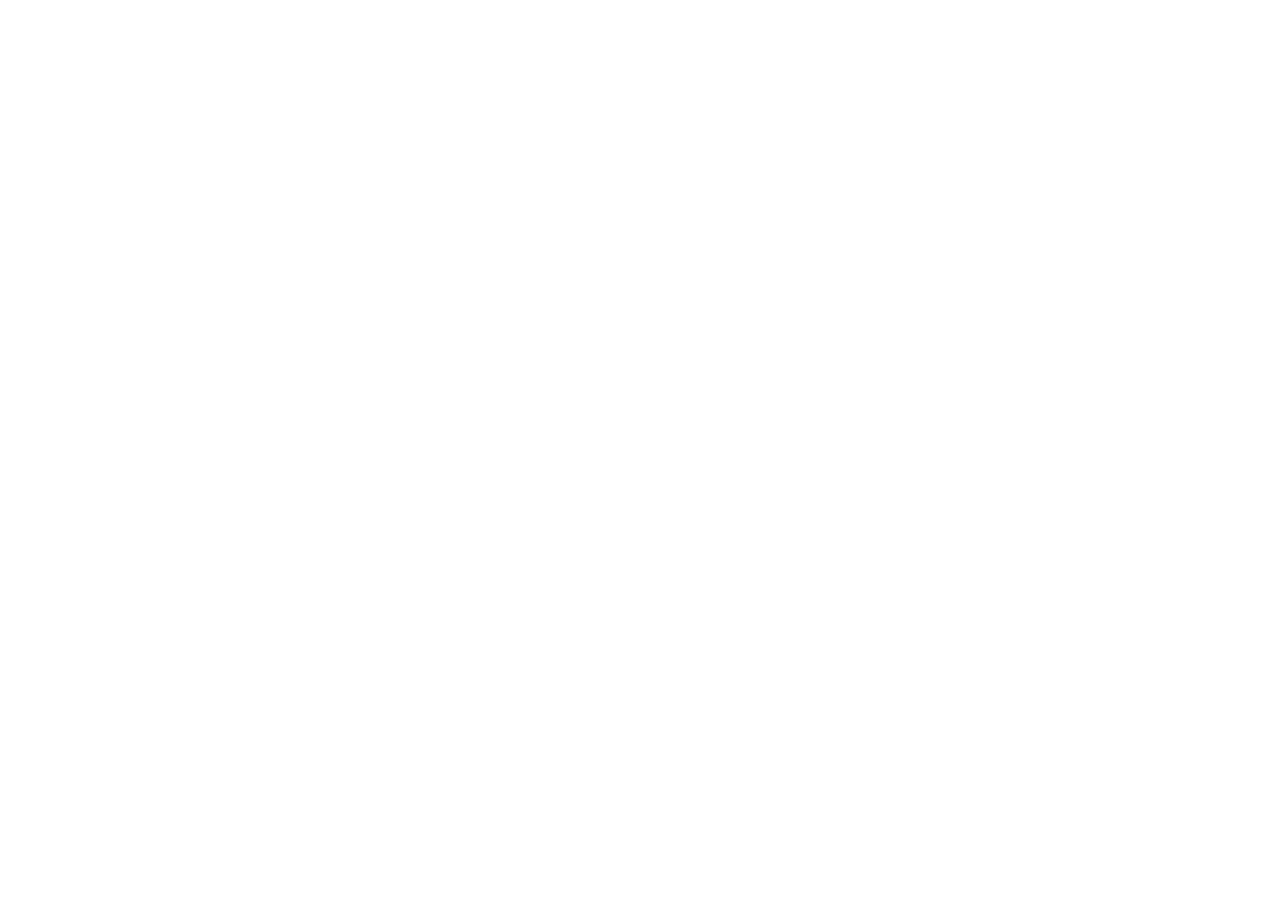
==== index.html @ 3a3d4b90 "initial commit" ====
<!DOCTYPE html>
<html lang="en">
  <head>
    <meta charset="UTF-8" />
    <meta name="viewport" content="width=device-width, initial-scale=1.0" />
    <link rel="stylesheet" href="style.css" />
    <title>Document</title>
  </head>
  <body>
    <header></header>
    <main></main>
    <footer></footer>
  </body>
</html>
---- style.css ----
/* CSS Reset */
*,
*::before,
*::after {
  box-sizing: border-box;
}

* {
  padding: 0;
  margin: 0;
}

body {
  min-height: 100vh;
  overflow-x: hidden;
  text-rendering: optimizeSpeed;
  line-height: 1.5;
}

html {
  font-family: "Inter", sans-serif;
}

img {
  max-width: 100%;
  height: auto;
  vertical-align: middle;
  font-style: italic;
  background-repeat: no-repeat;
  background-size: cover;
  shape-margin: 1rem;
}

picture,
svg,
video {
  display: block;
  max-width: 100%;
}

body,
h1,
h2,
h3,
h4,
h5,
h6,
figure,
blockquote,
dl,
dd {
  margin-block-end: 0;
}

a {
  color: black;
  text-decoration: none;
}

ul[role=list],
ol[role=list] {
  list-style: none;
}

input,
button,
textarea,
select {
  font: inherit;
}

@media (prefers-reduced-motion: reduce) {
  html:focus-within {
    scroll-behavior: auto;
  }
  *,
  *::before,
  *::after {
    animation-duration: 0.01ms !important;
    animation-iteration-count: 1 !important;
    transition-duration: 0.01ms !important;
    scroll-behavior: auto !important;
  }
}/*# sourceMappingURL=style.css.map */
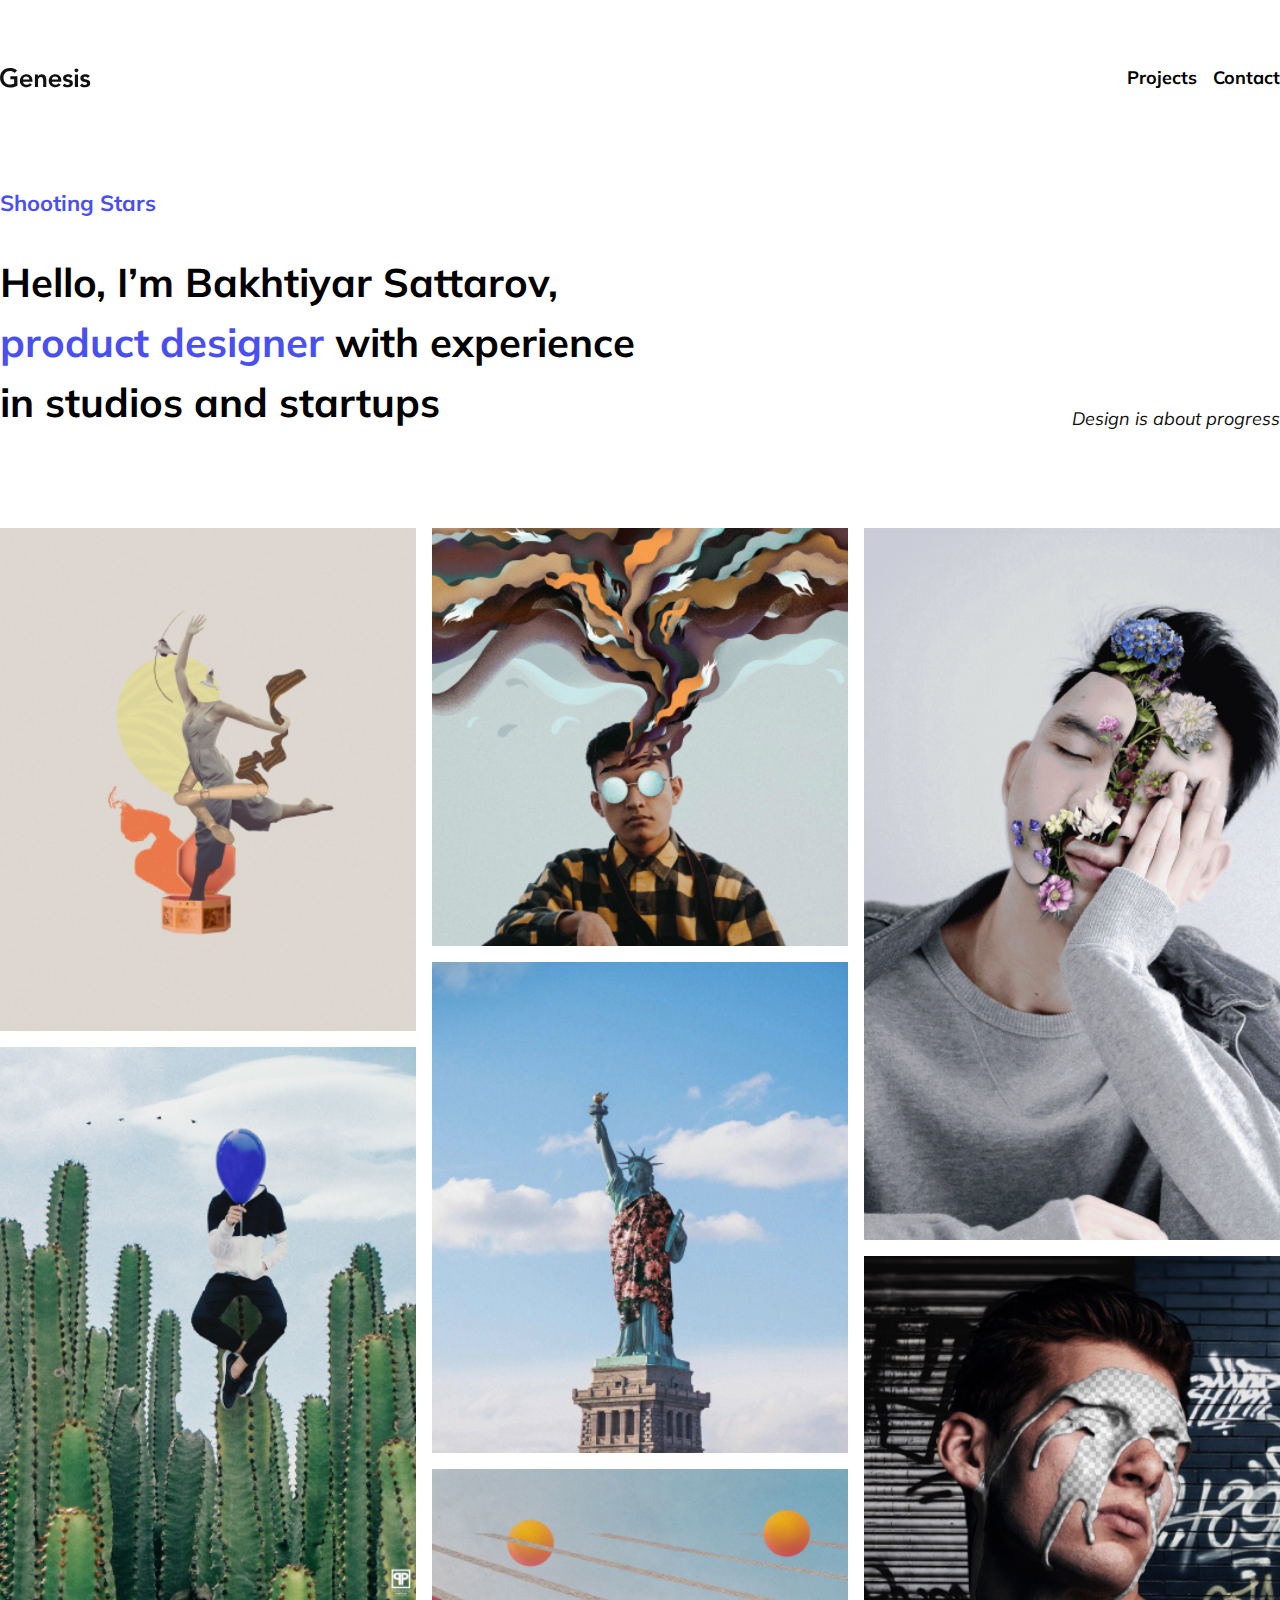
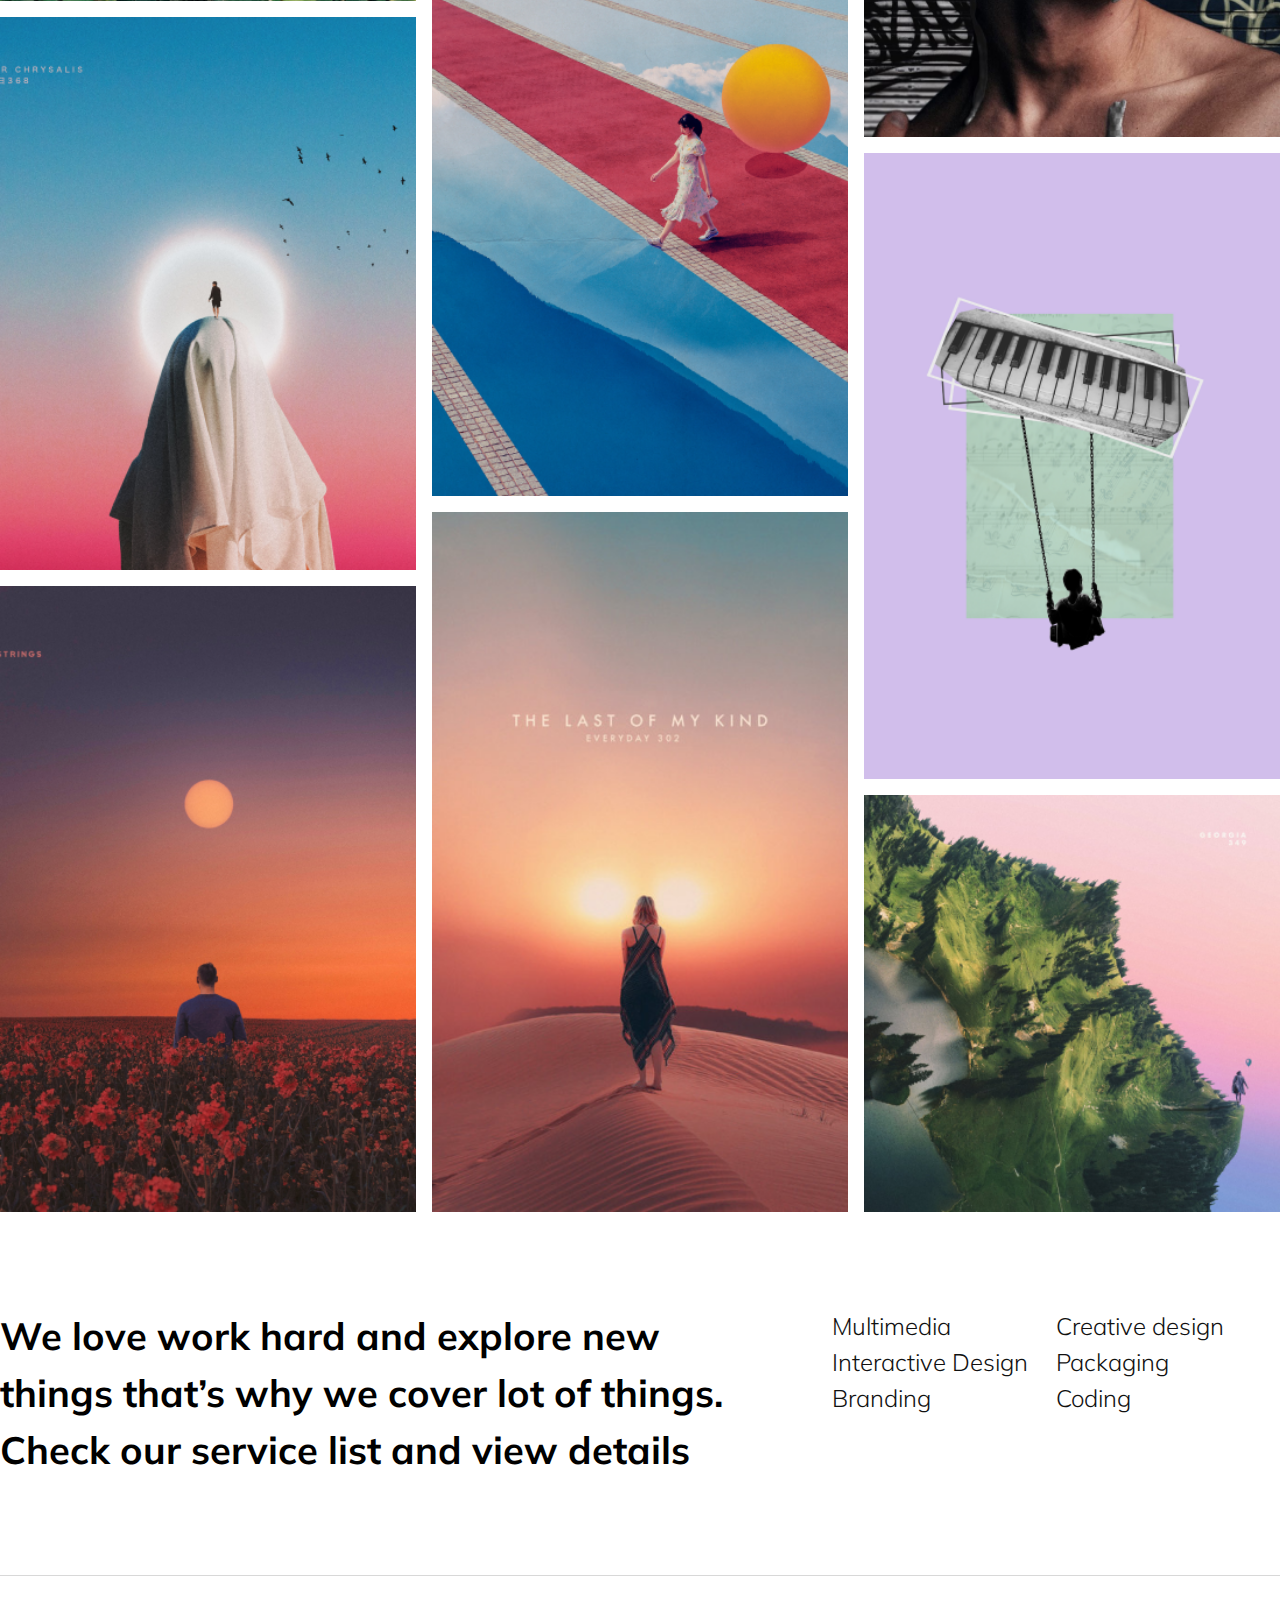
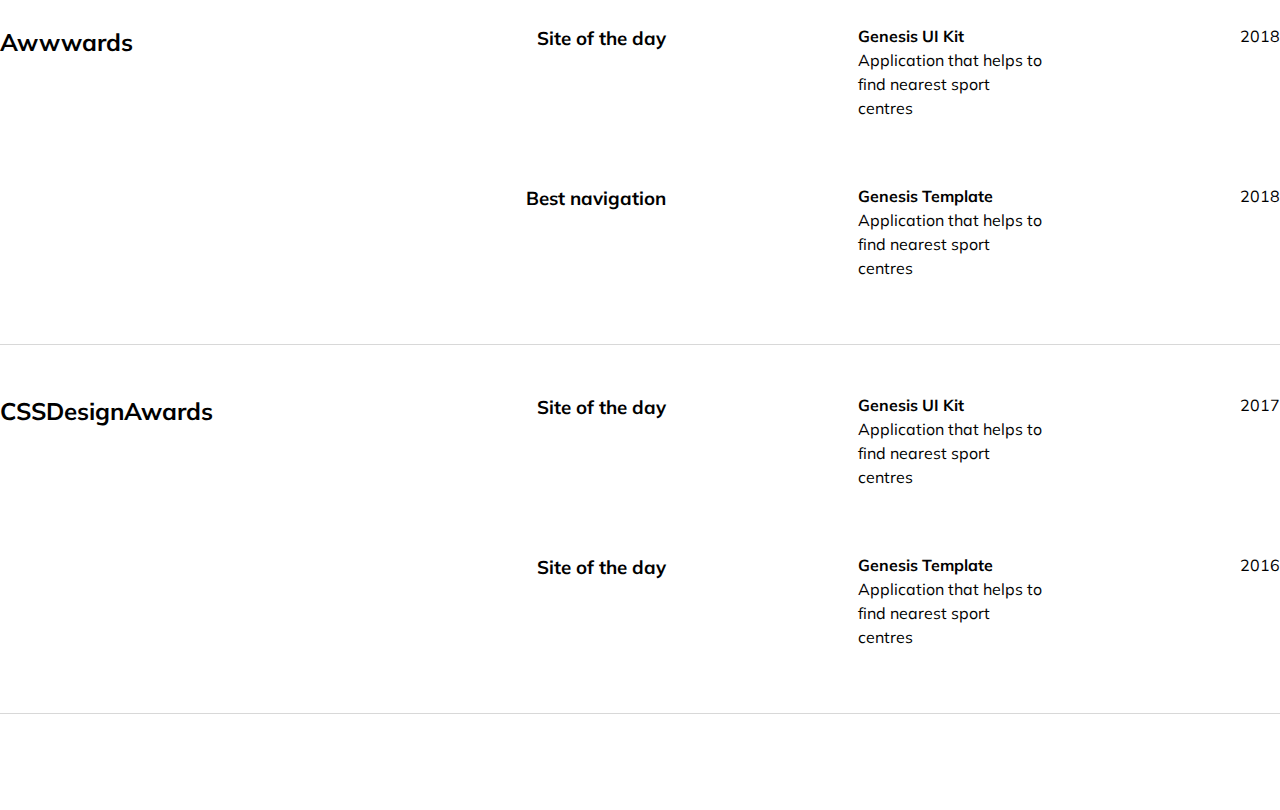
==== commit e8205ecc: "Added Multiple sections + section gallery + section social + section previous work" ====
--- a/index.html
+++ b/index.html
@@ -3,12 +3,136 @@
   <head>
     <meta charset="UTF-8" />
     <meta name="viewport" content="width=device-width, initial-scale=1.0" />
-    <link rel="stylesheet" href="style.css" />
-    <title>Document</title>
+    <link rel="stylesheet" href="style/style.css" />
+    <title>Genesis</title>
   </head>
   <body>
-    <header></header>
-    <main></main>
+    <header>
+      <a href="/">
+        <svg
+          width="91"
+          height="20"
+          viewBox="0 0 91 20"
+          fill="none"
+          xmlns="http://www.w3.org/2000/svg"
+        >
+          <path
+            fill-rule="evenodd"
+            clip-rule="evenodd"
+            d="M9.816 0.124001C12.364 0.124001 15.094 0.67 17.044 2.438L14.626 4.882C13.378 3.686 11.532 3.088 9.816 3.088C6.046 3.088 3.498 6 3.498 9.666C3.498 13.462 5.89 16.504 9.842 16.504C11.22 16.504 12.832 16.27 14.132 15.542V11.2H10.362V8.236H17.408V17.648C14.964 18.948 12.39 19.468 9.816 19.468C4.096 19.468 0.0660019 15.568 0.0660019 9.874C0.0660019 4.076 4.018 0.124001 9.816 0.124001ZM26.658 6.208C30.61 6.208 32.508 9.198 32.508 12.968V13.852H22.992C23.2 15.646 24.552 16.816 26.346 16.816C27.75 16.816 28.816 16.218 29.7 15.126L31.936 16.816C30.584 18.48 28.79 19.312 26.658 19.312C22.836 19.312 19.872 16.66 19.872 12.76C19.872 8.886 22.836 6.208 26.658 6.208ZM22.992 11.512H29.388C29.362 9.562 28.036 8.548 26.19 8.548C24.344 8.548 23.226 9.744 22.992 11.512ZM41.758 6.208C45.476 6.208 46.308 9.094 46.308 11.018V19H43.188V12.526C43.188 10.03 42.382 9.016 40.9 9.016C38.898 9.016 38.04 10.472 38.04 12.136V19H34.92V6.52H37.884V8.522H37.936C38.69 6.884 40.12 6.208 41.758 6.208ZM55.506 6.208C59.458 6.208 61.356 9.198 61.356 12.968V13.852H51.84C52.048 15.646 53.4 16.816 55.194 16.816C56.598 16.816 57.664 16.218 58.548 15.126L60.784 16.816C59.432 18.48 57.638 19.312 55.506 19.312C51.684 19.312 48.72 16.66 48.72 12.76C48.72 8.886 51.684 6.208 55.506 6.208ZM51.84 11.512H58.236C58.21 9.562 56.884 8.548 55.038 8.548C53.192 8.548 52.074 9.744 51.84 11.512ZM68.032 6.208C69.982 6.208 71.594 6.884 72.504 8.106L70.424 9.978C69.8 9.12 69.02 8.704 67.98 8.704C66.966 8.704 66.16 9.224 66.16 10.03C66.16 11.044 67.564 11.226 69.124 11.59C71.048 12.032 72.894 12.734 72.894 15.308C72.894 17.934 70.58 19.312 67.486 19.312C65.562 19.312 63.924 18.818 62.65 17.388L64.73 15.438C65.796 16.608 66.628 16.972 67.694 16.972C68.838 16.972 69.774 16.4 69.774 15.542C69.774 14.346 68.266 14.138 66.68 13.774C64.99 13.384 63.04 12.786 63.04 10.238C63.04 7.196 65.9 6.208 68.032 6.208ZM76.398 0.410001C77.542 0.410001 78.426 1.216 78.426 2.282C78.426 3.4 77.516 4.154 76.398 4.154C75.28 4.154 74.422 3.296 74.422 2.282C74.422 1.268 75.28 0.410001 76.398 0.410001ZM74.864 6.52H77.984V19H74.864V6.52ZM85.336 6.208C87.286 6.208 88.898 6.884 89.808 8.106L87.728 9.978C87.104 9.12 86.324 8.704 85.284 8.704C84.27 8.704 83.464 9.224 83.464 10.03C83.464 11.044 84.868 11.226 86.428 11.59C88.352 12.032 90.198 12.734 90.198 15.308C90.198 17.934 87.884 19.312 84.79 19.312C82.866 19.312 81.228 18.818 79.954 17.388L82.034 15.438C83.1 16.608 83.932 16.972 84.998 16.972C86.142 16.972 87.078 16.4 87.078 15.542C87.078 14.346 85.57 14.138 83.984 13.774C82.294 13.384 80.344 12.786 80.344 10.238C80.344 7.196 83.204 6.208 85.336 6.208Z"
+            fill="#111111"
+          />
+        </svg>
+      </a>
+      <nav>
+        <ul role="list">
+          <li>
+            <a href="/">Projects</a>
+          </li>
+          <li>
+            <a href="/">Contact</a>
+          </li>
+        </ul>
+      </nav>
+    </header>
+    <main>
+      <section class="section-hero">
+        <span>Shooting Stars</span>
+        <div class="section-hero__textbox">
+          <h1>
+            Hello, I’m Bakhtiyar Sattarov, <br />
+            <span>product designer</span> with experience <br />
+            in studios and startups
+          </h1>
+          <!-- TODO: Add a ::before line above it -->
+          <p>Design is about progress</p>
+        </div>
+      </section>
+      <section class="section-gallery">
+        <div class="grid grid-cols">
+          <div class="gallery-flex">
+            <img class="grid-item-1" src="images/Rectangle.png" alt="" />
+            <img class="grid-item-4" src="images/Rectangle-1.png" alt="" />
+            <img class="grid-item-7" src="images/Rectangle-2.png" alt="" />
+            <img class="grid-item-10" src="images/Rectangle-3.png" alt="" />
+          </div>
+          <div class="gallery-flex">
+            <img class="grid-item-2" src="images/Rectangle-4.png" alt="" />
+            <img class="grid-item-5" src="images/Rectangle-5.png" alt="" />
+            <img class="grid-item-8" src="images/Rectangle-6.png" alt="" />
+            <img class="grid-item-11" src="images/Rectangle-7.png" alt="" />
+          </div>
+          <div class="gallery-flex">
+            <img class="grid-item-3" src="images/Rectangle-8.png" alt="" />
+            <img class="grid-item-6" src="images/Rectangle-9.png" alt="" />
+            <img class="grid-item-9" src="images/Rectangle-10.png" alt="" />
+            <img class="grid-item-12" src="images/Rectangle-11.png" alt="" />
+          </div>
+        </div>
+      </section>
+      <section class="section-social">
+        <div class="section-social__textbox">
+          <h2>
+            We love work hard and explore new things that’s why we cover lot of
+            things. Check our service list and view details
+          </h2>
+          <ul role="list">
+            <li>Multimedia</li>
+            <li>Interactive Design</li>
+            <li>Branding</li>
+          </ul>
+          <ul role="list">
+            <li>Creative design</li>
+            <li>Packaging</li>
+            <li>Coding</li>
+          </ul>
+        </div>
+      </section>
+      <section class="section-previous">
+        <!-- TODO: Add a line -->
+        <div class="section-previous__line"></div>
+        <div class="section-previous__textbox">
+          <h2>Awwwards</h2>
+          <h3>Site of the day</h3>
+          <div class="section-previous__package">
+            <h4>Genesis UI Kit</h4>
+            <p>Application that helps to find nearest sport centres</p>
+          </div>
+          <p>2018</p>
+        </div>
+        <div class="section-previous__textbox">
+          <h2></h2>
+          <h3>Best navigation</h3>
+          <div class="section-previous__package">
+            <h4>Genesis Template</h4>
+            <p>Application that helps to find nearest sport centres</p>
+          </div>
+          <p>2018</p>
+        </div>
+        <!-- TODO: Add a line -->
+        <div class="section-previous__line"></div>
+        <div class="section-previous__textbox">
+          <h2>CSSDesignAwards</h2>
+          <h3>Site of the day</h3>
+          <div class="section-previous__package">
+            <h4>Genesis UI Kit</h4>
+            <p>Application that helps to find nearest sport centres</p>
+          </div>
+          <p>2017</p>
+        </div>
+        <div class="section-previous__textbox">
+          <h2></h2>
+          <h3>Site of the day</h3>
+          <div class="section-previous__package">
+            <h4>Genesis Template</h4>
+            <p>Application that helps to find nearest sport centres</p>
+          </div>
+          <p>2016</p>
+        </div>
+        <!-- TODO: Add a line -->
+        <div class="section-previous__line"></div>
+      </section>
+    </main>
     <footer></footer>
   </body>
 </html>
--- a/style/style.css
+++ b/style/style.css
@@ -0,0 +1,204 @@
+@import url("https://fonts.googleapis.com/css2?family=Mulish:ital,wght@0,200..1000;1,200..1000&display=swap");
+*,
+*::before,
+*::after {
+  box-sizing: border-box;
+}
+
+* {
+  padding: 0;
+  margin: 0;
+}
+
+body {
+  max-width: 1280px;
+  margin: 0 auto;
+  min-height: 100vh;
+  overflow-x: hidden;
+  text-rendering: optimizeSpeed;
+  line-height: 1.5;
+}
+
+html {
+  font-family: "Mulish", sans-serif;
+}
+
+img {
+  max-width: 100%;
+  height: auto;
+  vertical-align: middle;
+  font-style: italic;
+  background-repeat: no-repeat;
+  background-size: cover;
+  shape-margin: 1rem;
+}
+
+picture,
+svg,
+video {
+  display: block;
+  max-width: 100%;
+}
+
+body,
+h1,
+h2,
+h3,
+h4,
+h5,
+h6,
+figure,
+blockquote,
+dl,
+dd {
+  margin-block-end: 0;
+}
+
+a {
+  color: black;
+  text-decoration: none;
+}
+
+ul[role=list],
+ol[role=list] {
+  list-style: none;
+}
+
+input,
+button,
+textarea,
+select {
+  font: inherit;
+}
+
+@media (prefers-reduced-motion: reduce) {
+  html:focus-within {
+    scroll-behavior: auto;
+  }
+  *,
+  *::before,
+  *::after {
+    animation-duration: 0.01ms !important;
+    animation-iteration-count: 1 !important;
+    transition-duration: 0.01ms !important;
+    scroll-behavior: auto !important;
+  }
+}
+/* HEADER + NAV */
+header {
+  display: flex;
+  align-items: center;
+  justify-content: space-between;
+  margin: 4rem 0 4rem 0;
+}
+header nav ul {
+  display: flex;
+  align-items: center;
+  gap: 1rem;
+  font-size: 18px;
+  font-weight: 700;
+}
+
+.section-hero {
+  display: flex;
+  flex-direction: column;
+  align-items: start;
+  justify-content: center;
+}
+.section-hero span {
+  color: #4A4FF2;
+  font-size: 22px;
+  font-weight: 700;
+  margin: 2rem 0;
+}
+
+.section-hero__textbox {
+  display: flex;
+  align-items: end;
+  justify-content: space-between;
+  width: 100%;
+  margin-bottom: 6rem;
+}
+.section-hero__textbox h1, .section-hero__textbox span {
+  font-size: 40px;
+  font-weight: 700;
+}
+.section-hero__textbox p {
+  color: #111;
+  font-size: 18px;
+  font-style: italic;
+  text-align: end;
+}
+.section-hero__textbox p::before {
+  content: "";
+}
+
+/* gallery section */
+.section-gallery img {
+  display: block;
+  width: 100%;
+  height: 100%;
+  -o-object-fit: cover;
+     object-fit: cover;
+}
+
+.gallery-flex {
+  display: flex;
+  flex-direction: column;
+  gap: 1rem;
+}
+
+.grid {
+  display: grid;
+  gap: 1rem;
+}
+
+.grid-cols {
+  grid-template-columns: repeat(3, 1fr);
+}
+
+/* section-social */
+.section-social {
+  margin: 6rem 0;
+}
+
+.section-social__textbox {
+  display: grid;
+  grid-template-columns: 65% 1fr 1fr;
+}
+.section-social__textbox h2 {
+  font-size: 38px;
+  font-weight: 700;
+  margin-right: 60px;
+}
+.section-social__textbox ul {
+  color: #111;
+  font-size: 24px;
+  font-weight: 300;
+}
+
+.section-previous {
+  margin: 6rem 0;
+}
+
+.section-previous__textbox {
+  display: flex;
+  align-items: start;
+  gap: 12rem;
+  margin-bottom: 4rem;
+}
+.section-previous__textbox h2 {
+  flex: 1;
+}
+.section-previous__textbox p {
+  widows: 50%;
+}
+
+.section-previous__package {
+  width: 190px;
+}
+
+.section-previous__line {
+  border-top: 1px solid #D8D8D8;
+  margin-bottom: 3rem;
+}/*# sourceMappingURL=style.css.map */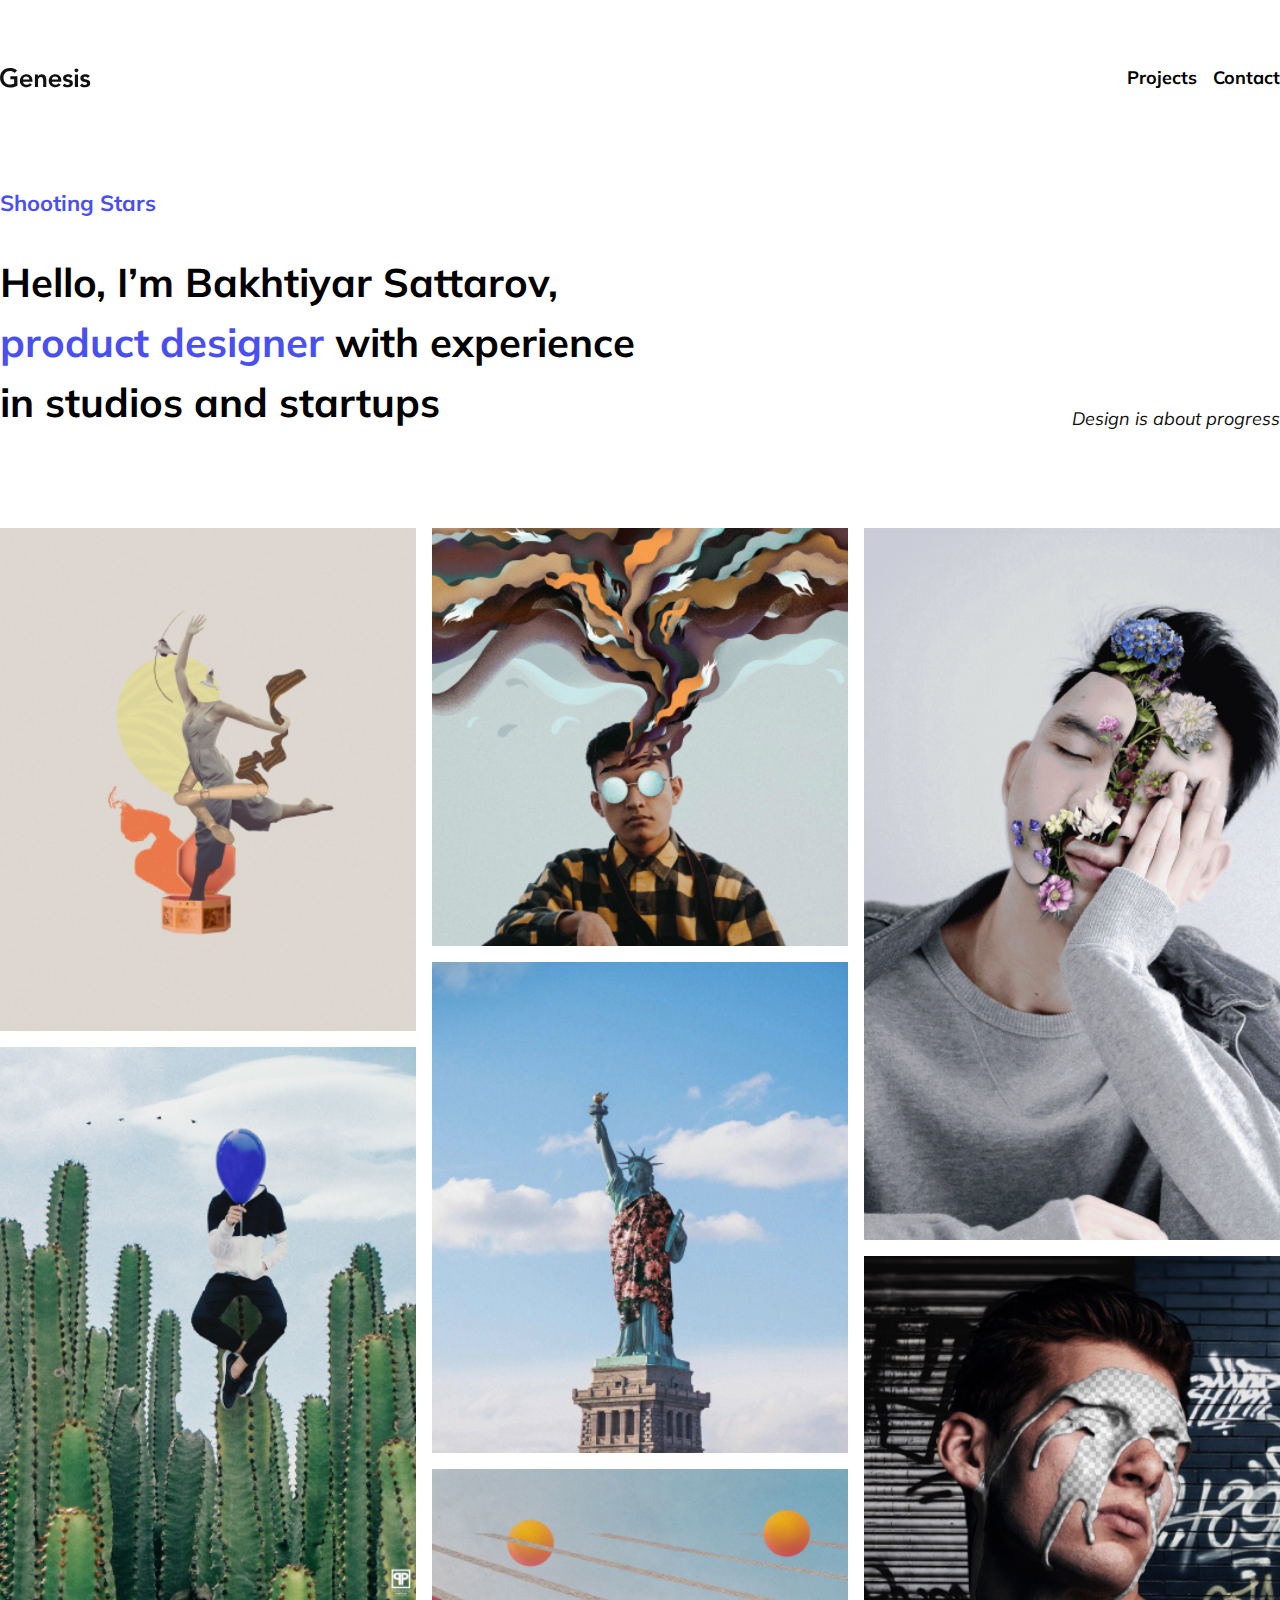
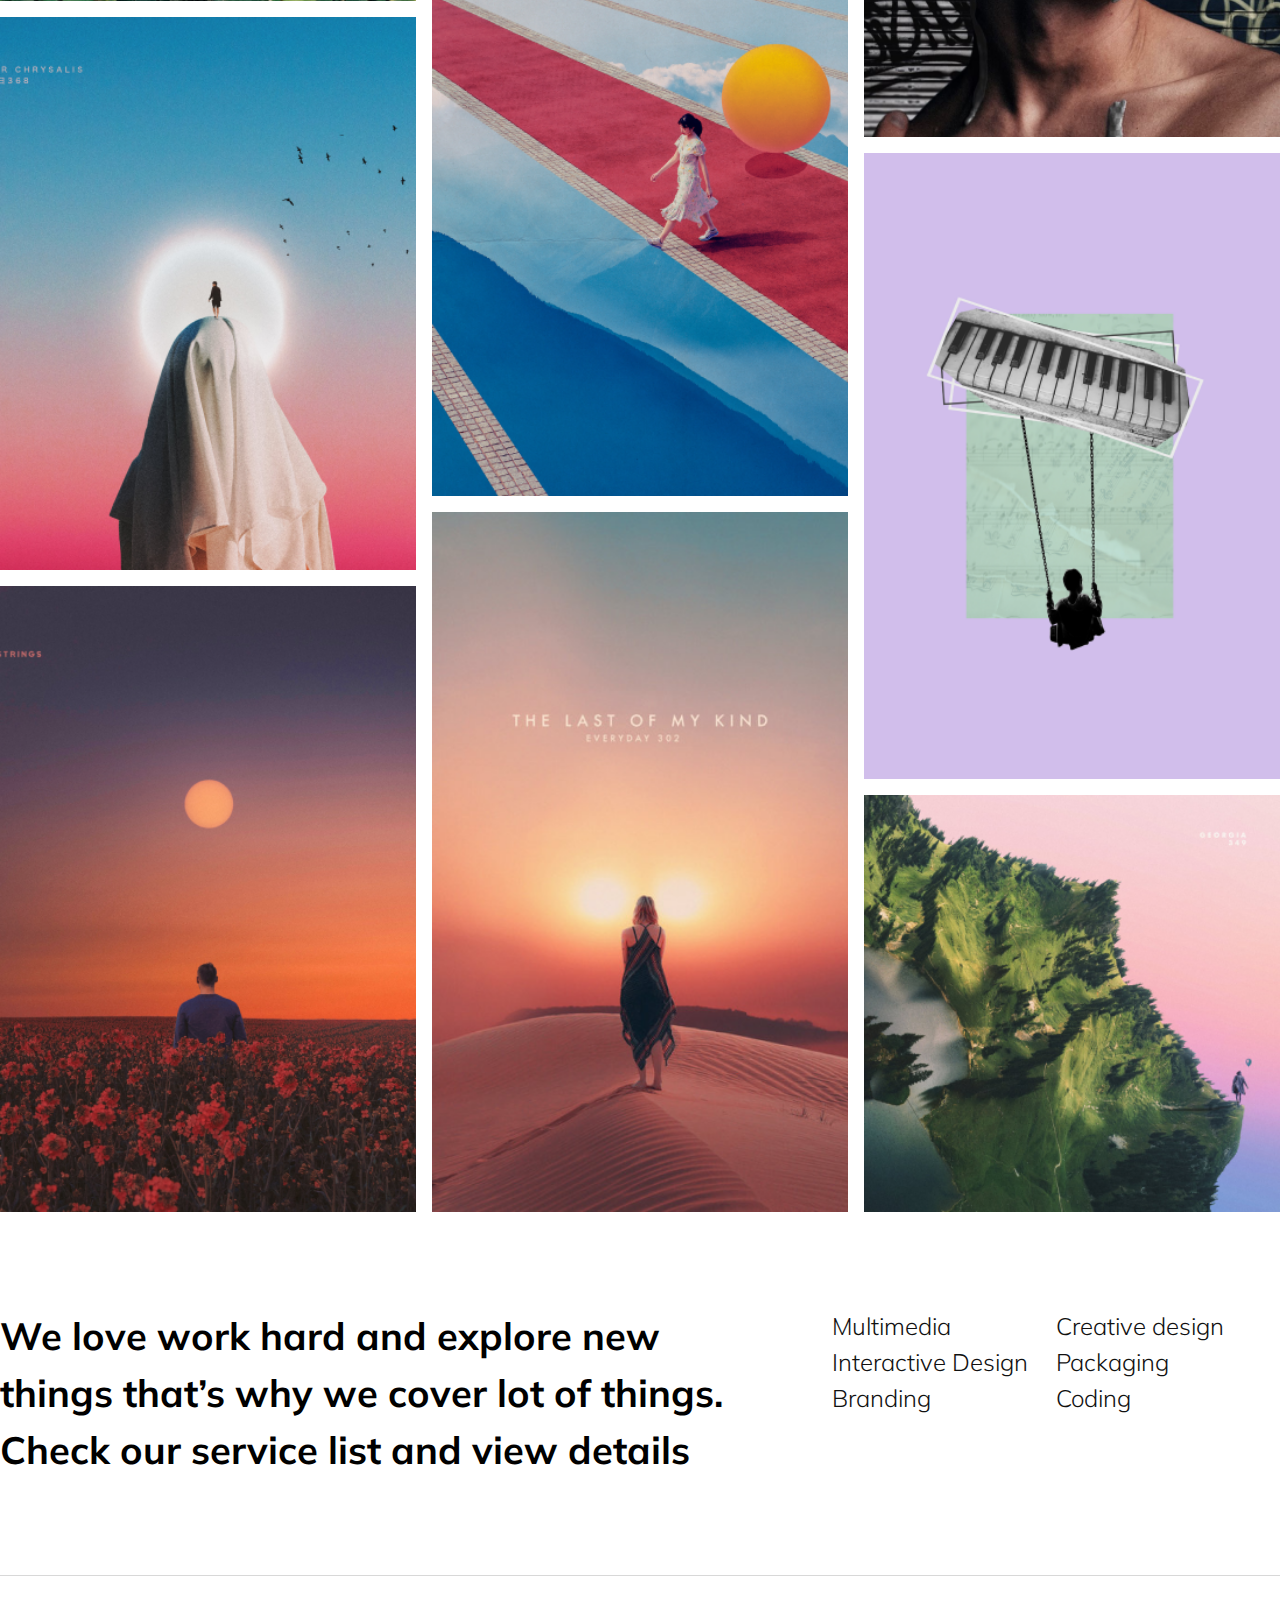
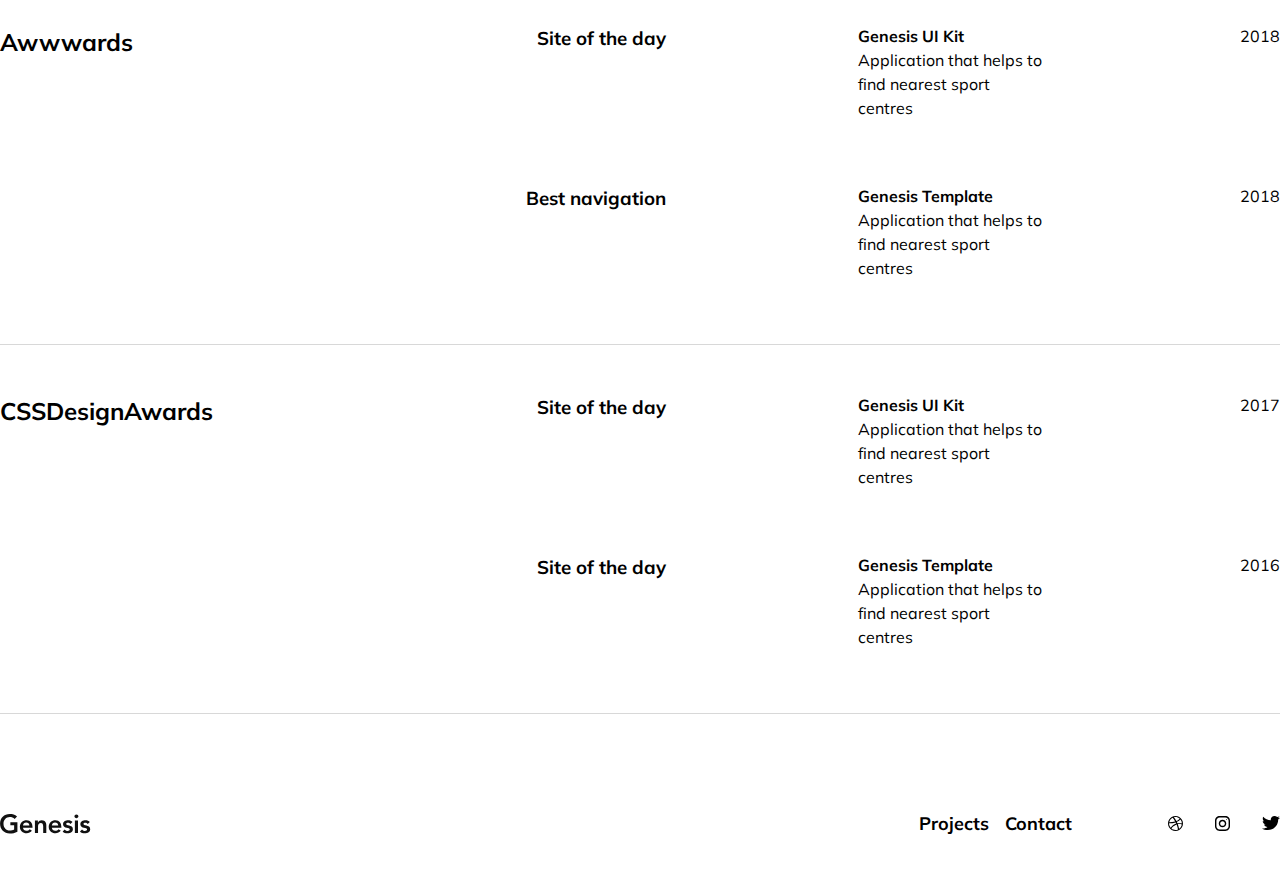
==== commit 50fa8d01: "added footer links/social" ====
--- a/index.html
+++ b/index.html
@@ -133,6 +133,97 @@
         <div class="section-previous__line"></div>
       </section>
     </main>
-    <footer></footer>
+    <footer>
+      <a href="/">
+        <svg
+          width="91"
+          height="20"
+          viewBox="0 0 91 20"
+          fill="none"
+          xmlns="http://www.w3.org/2000/svg"
+        >
+          <path
+            fill-rule="evenodd"
+            clip-rule="evenodd"
+            d="M9.816 0.124001C12.364 0.124001 15.094 0.67 17.044 2.438L14.626 4.882C13.378 3.686 11.532 3.088 9.816 3.088C6.046 3.088 3.498 6 3.498 9.666C3.498 13.462 5.89 16.504 9.842 16.504C11.22 16.504 12.832 16.27 14.132 15.542V11.2H10.362V8.236H17.408V17.648C14.964 18.948 12.39 19.468 9.816 19.468C4.096 19.468 0.0660019 15.568 0.0660019 9.874C0.0660019 4.076 4.018 0.124001 9.816 0.124001ZM26.658 6.208C30.61 6.208 32.508 9.198 32.508 12.968V13.852H22.992C23.2 15.646 24.552 16.816 26.346 16.816C27.75 16.816 28.816 16.218 29.7 15.126L31.936 16.816C30.584 18.48 28.79 19.312 26.658 19.312C22.836 19.312 19.872 16.66 19.872 12.76C19.872 8.886 22.836 6.208 26.658 6.208ZM22.992 11.512H29.388C29.362 9.562 28.036 8.548 26.19 8.548C24.344 8.548 23.226 9.744 22.992 11.512ZM41.758 6.208C45.476 6.208 46.308 9.094 46.308 11.018V19H43.188V12.526C43.188 10.03 42.382 9.016 40.9 9.016C38.898 9.016 38.04 10.472 38.04 12.136V19H34.92V6.52H37.884V8.522H37.936C38.69 6.884 40.12 6.208 41.758 6.208ZM55.506 6.208C59.458 6.208 61.356 9.198 61.356 12.968V13.852H51.84C52.048 15.646 53.4 16.816 55.194 16.816C56.598 16.816 57.664 16.218 58.548 15.126L60.784 16.816C59.432 18.48 57.638 19.312 55.506 19.312C51.684 19.312 48.72 16.66 48.72 12.76C48.72 8.886 51.684 6.208 55.506 6.208ZM51.84 11.512H58.236C58.21 9.562 56.884 8.548 55.038 8.548C53.192 8.548 52.074 9.744 51.84 11.512ZM68.032 6.208C69.982 6.208 71.594 6.884 72.504 8.106L70.424 9.978C69.8 9.12 69.02 8.704 67.98 8.704C66.966 8.704 66.16 9.224 66.16 10.03C66.16 11.044 67.564 11.226 69.124 11.59C71.048 12.032 72.894 12.734 72.894 15.308C72.894 17.934 70.58 19.312 67.486 19.312C65.562 19.312 63.924 18.818 62.65 17.388L64.73 15.438C65.796 16.608 66.628 16.972 67.694 16.972C68.838 16.972 69.774 16.4 69.774 15.542C69.774 14.346 68.266 14.138 66.68 13.774C64.99 13.384 63.04 12.786 63.04 10.238C63.04 7.196 65.9 6.208 68.032 6.208ZM76.398 0.410001C77.542 0.410001 78.426 1.216 78.426 2.282C78.426 3.4 77.516 4.154 76.398 4.154C75.28 4.154 74.422 3.296 74.422 2.282C74.422 1.268 75.28 0.410001 76.398 0.410001ZM74.864 6.52H77.984V19H74.864V6.52ZM85.336 6.208C87.286 6.208 88.898 6.884 89.808 8.106L87.728 9.978C87.104 9.12 86.324 8.704 85.284 8.704C84.27 8.704 83.464 9.224 83.464 10.03C83.464 11.044 84.868 11.226 86.428 11.59C88.352 12.032 90.198 12.734 90.198 15.308C90.198 17.934 87.884 19.312 84.79 19.312C82.866 19.312 81.228 18.818 79.954 17.388L82.034 15.438C83.1 16.608 83.932 16.972 84.998 16.972C86.142 16.972 87.078 16.4 87.078 15.542C87.078 14.346 85.57 14.138 83.984 13.774C82.294 13.384 80.344 12.786 80.344 10.238C80.344 7.196 83.204 6.208 85.336 6.208Z"
+            fill="#111111"
+          />
+        </svg>
+      </a>
+      <div class="footer-links">
+        <nav>
+          <ul role="list">
+            <li>
+              <a href="/">Projects</a>
+            </li>
+            <li>
+              <a href="/">Contact</a>
+            </li>
+          </ul>
+        </nav>
+        <ul role="list">
+          <li>
+            <svg
+              width="15"
+              height="15"
+              viewBox="0 0 15 15"
+              fill="none"
+              xmlns="http://www.w3.org/2000/svg"
+            >
+              <path
+                fill-rule="evenodd"
+                clip-rule="evenodd"
+                d="M13.9795 3.73131C13.3095 2.58352 12.4007 1.67474 11.2529 1.00479C10.1049 0.334886 8.85164 0 7.49224 0C6.13298 0 4.87937 0.334886 3.73155 1.00479C2.58366 1.67464 1.67487 2.58342 1.0049 3.73131C0.334886 4.87927 0 6.13288 0 7.49204C0 8.85126 0.334989 10.1047 1.00479 11.2527C1.67474 12.4005 2.58352 13.3093 3.73141 13.9793C4.87937 14.6492 6.13288 14.9841 7.49211 14.9841C8.85133 14.9841 10.105 14.6492 11.2529 13.9793C12.4007 13.3095 13.3094 12.4005 13.9794 11.2527C14.6492 10.1048 14.984 8.8512 14.984 7.49204C14.984 6.13274 14.6492 4.8791 13.9795 3.73131ZM7.49214 1.09261C9.10493 1.09261 10.513 1.62588 11.7161 2.69238L11.5941 2.86298C11.5454 2.93139 11.4234 3.06294 11.2284 3.25814C11.0333 3.45318 10.8203 3.63864 10.5895 3.8142C10.3584 3.98983 10.0448 4.18978 9.64797 4.41417C9.25124 4.63855 8.82854 4.8354 8.37974 5.00446C7.63189 3.62559 6.83204 2.38343 5.98005 1.2779C6.49391 1.15435 6.99789 1.09261 7.49214 1.09261ZM4.76071 1.70706C3.86313 2.12973 3.10233 2.73465 2.47804 3.52141C1.85375 4.30835 1.43754 5.19294 1.22932 6.17491C3.19339 6.17501 5.1639 5.91485 7.14096 5.39457C6.36048 4.00937 5.56712 2.78013 4.76071 1.70706ZM1.52187 9.79934C1.23567 9.06772 1.09261 8.29855 1.09261 7.49204C1.09261 7.40095 1.09596 7.33264 1.10238 7.28716C3.45677 7.28716 5.64526 6.98484 7.66784 6.37989C7.87599 6.78308 8.04834 7.14403 8.18491 7.46279C8.15857 7.47577 8.11661 7.49033 8.05804 7.50663C7.99931 7.52289 7.95714 7.53417 7.9309 7.54076L7.57005 7.66756C7.3228 7.75866 6.99916 7.91477 6.59935 8.13577C6.19944 8.35712 5.7751 8.62035 5.32633 8.92609C4.87756 9.23187 4.41417 9.6367 3.93622 10.1409C3.4582 10.6449 3.05662 11.1861 2.73144 11.7649C2.21115 11.1861 1.808 10.5308 1.52187 9.79934ZM3.41436 12.4283C4.61105 13.4037 5.97027 13.8916 7.49214 13.8916C8.35069 13.8915 9.18301 13.7225 9.98945 13.3841C9.71641 11.8168 9.26095 10.1973 8.6238 8.52591H8.60416L8.58475 8.53572C8.48071 8.57481 8.34085 8.62859 8.16523 8.69686C7.98946 8.76492 7.66121 8.92442 7.17998 9.17464C6.69864 9.42533 6.25319 9.69195 5.84347 9.97466C5.43376 10.2576 5.00781 10.6301 4.56554 11.0918C4.12319 11.5535 3.7883 12.0347 3.56071 12.5357L3.41436 12.4283ZM12.8773 10.9503C12.396 11.695 11.7943 12.3114 11.0726 12.799C10.8058 11.3032 10.3898 9.77795 9.8238 8.22372C11.118 8.02189 12.4479 8.11637 13.8137 8.50644C13.6706 9.39092 13.3584 10.2057 12.8773 10.9503ZM13.5501 7.36042C13.6476 7.37658 13.729 7.39134 13.7941 7.40426L13.8917 7.42374C13.8724 5.91478 13.3877 4.58163 12.4382 3.424L12.4284 3.43384C12.3699 3.51178 12.3082 3.59139 12.2431 3.67285C12.1778 3.75417 12.0366 3.8988 11.8186 4.10689C11.6008 4.31494 11.3699 4.51169 11.126 4.69722C10.882 4.88255 10.557 5.09378 10.1507 5.33122C9.74399 5.56866 9.31626 5.77831 8.86749 5.96054C9.03024 6.30513 9.17337 6.61408 9.2971 6.88722C9.3097 6.92624 9.33103 6.98323 9.36024 7.05796C9.38949 7.13279 9.41382 7.18647 9.43346 7.21903C9.66755 7.18657 9.90974 7.16354 10.1601 7.15073C10.4103 7.13781 10.6495 7.13122 10.8769 7.13122C11.1046 7.13122 11.3289 7.13614 11.5502 7.14584C11.7712 7.15568 11.9794 7.16856 12.1744 7.1849C12.3697 7.20116 12.5534 7.219 12.7258 7.23851C12.898 7.25805 13.0543 7.27913 13.194 7.30189C13.3338 7.32465 13.4526 7.34426 13.5501 7.36042Z"
+                fill="black"
+              />
+            </svg>
+          </li>
+          <li>
+            <svg
+              width="15"
+              height="15"
+              viewBox="0 0 15 15"
+              fill="none"
+              xmlns="http://www.w3.org/2000/svg"
+            >
+              <path
+                fill-rule="evenodd"
+                clip-rule="evenodd"
+                d="M4.6875 0H10.3125C12.9009 0 15 2.09906 15 4.6875V10.3125C15 12.9009 12.9009 15 10.3125 15H4.6875C2.09906 15 0 12.9009 0 10.3125V4.6875C0 2.09906 2.09906 0 4.6875 0ZM10.3125 13.5938C12.1219 13.5938 13.5938 12.1219 13.5938 10.3125V4.6875C13.5938 2.87812 12.1219 1.40625 10.3125 1.40625H4.6875C2.87812 1.40625 1.40625 2.87812 1.40625 4.6875V10.3125C1.40625 12.1219 2.87812 13.5938 4.6875 13.5938H10.3125Z"
+                fill="black"
+              />
+              <path
+                fill-rule="evenodd"
+                clip-rule="evenodd"
+                d="M3.75854 7.51709C3.75854 5.44143 5.44143 3.75854 7.51709 3.75854C9.59274 3.75854 11.2756 5.44143 11.2756 7.51709C11.2756 9.59274 9.59274 11.2756 7.51709 11.2756C5.44143 11.2756 3.75854 9.59274 3.75854 7.51709ZM5.168 7.51709C5.168 8.8119 6.22227 9.86618 7.51709 9.86618C8.8119 9.86618 9.86618 8.8119 9.86618 7.51709C9.86618 6.22133 8.8119 5.168 7.51709 5.168C6.22227 5.168 5.168 6.22133 5.168 7.51709Z"
+                fill="black"
+              />
+              <path
+                fill-rule="evenodd"
+                clip-rule="evenodd"
+                d="M11.5319 3.96354C11.8056 3.96354 12.0274 3.74173 12.0274 3.4681C12.0274 3.19447 11.8056 2.97266 11.5319 2.97266C11.2583 2.97266 11.0365 3.19447 11.0365 3.4681C11.0365 3.74173 11.2583 3.96354 11.5319 3.96354Z"
+                fill="black"
+              />
+            </svg>
+          </li>
+          <li>
+            <svg
+              width="18"
+              height="14"
+              viewBox="0 0 18 14"
+              fill="none"
+              xmlns="http://www.w3.org/2000/svg"
+            >
+              <path
+                fill-rule="evenodd"
+                clip-rule="evenodd"
+                d="M18 1.65598C17.3375 1.937 16.6266 2.12758 15.8797 2.21266C16.6424 1.7755 17.2261 1.0821 17.5028 0.258405C16.7874 0.663244 15.9978 0.957209 15.1565 1.11657C14.4827 0.428545 13.5244 0 12.4615 0C10.4222 0 8.76879 1.58278 8.76879 3.5338C8.76879 3.81051 8.80141 4.08076 8.86441 4.3392C5.796 4.19167 3.07515 2.7844 1.25412 0.646013C0.935794 1.16716 0.754706 1.7744 0.754706 2.42261C0.754706 3.64901 1.40709 4.73111 2.39691 5.3642C1.79176 5.34483 1.22262 5.18548 0.724353 4.9206V4.96474C0.724353 6.67673 1.99762 8.10553 3.68591 8.43072C3.37659 8.5104 3.05041 8.55454 2.71297 8.55454C2.47453 8.55454 2.24394 8.53193 2.01785 8.48886C2.488 9.89398 3.85126 10.9158 5.46647 10.9438C4.20332 11.8913 2.61062 12.4544 0.880706 12.4544C0.582647 12.4544 0.289059 12.4372 0 12.406C1.63432 13.4106 3.57459 13.9963 5.65994 13.9963C12.4525 13.9963 16.1655 8.61054 16.1655 3.93974L16.1531 3.48214C16.8786 2.98681 17.5062 2.36447 18 1.65598Z"
+                fill="black"
+              />
+            </svg>
+          </li>
+        </ul>
+      </div>
+    </footer>
   </body>
 </html>
--- a/style/style.css
+++ b/style/style.css
@@ -99,6 +99,24 @@
   font-weight: 700;
 }
 
+footer {
+  display: flex;
+  align-items: center;
+  justify-content: space-between;
+  margin: 2rem 0 2rem 0;
+}
+footer nav ul {
+  display: flex;
+  align-items: center;
+  gap: 1rem;
+  font-size: 18px;
+  font-weight: 700;
+}
+footer ul {
+  display: flex;
+  gap: 2rem;
+}
+
 .section-hero {
   display: flex;
   flex-direction: column;
@@ -201,4 +219,10 @@
 .section-previous__line {
   border-top: 1px solid #D8D8D8;
   margin-bottom: 3rem;
+}
+
+.footer-links {
+  display: flex;
+  align-items: center;
+  gap: 6rem;
 }/*# sourceMappingURL=style.css.map */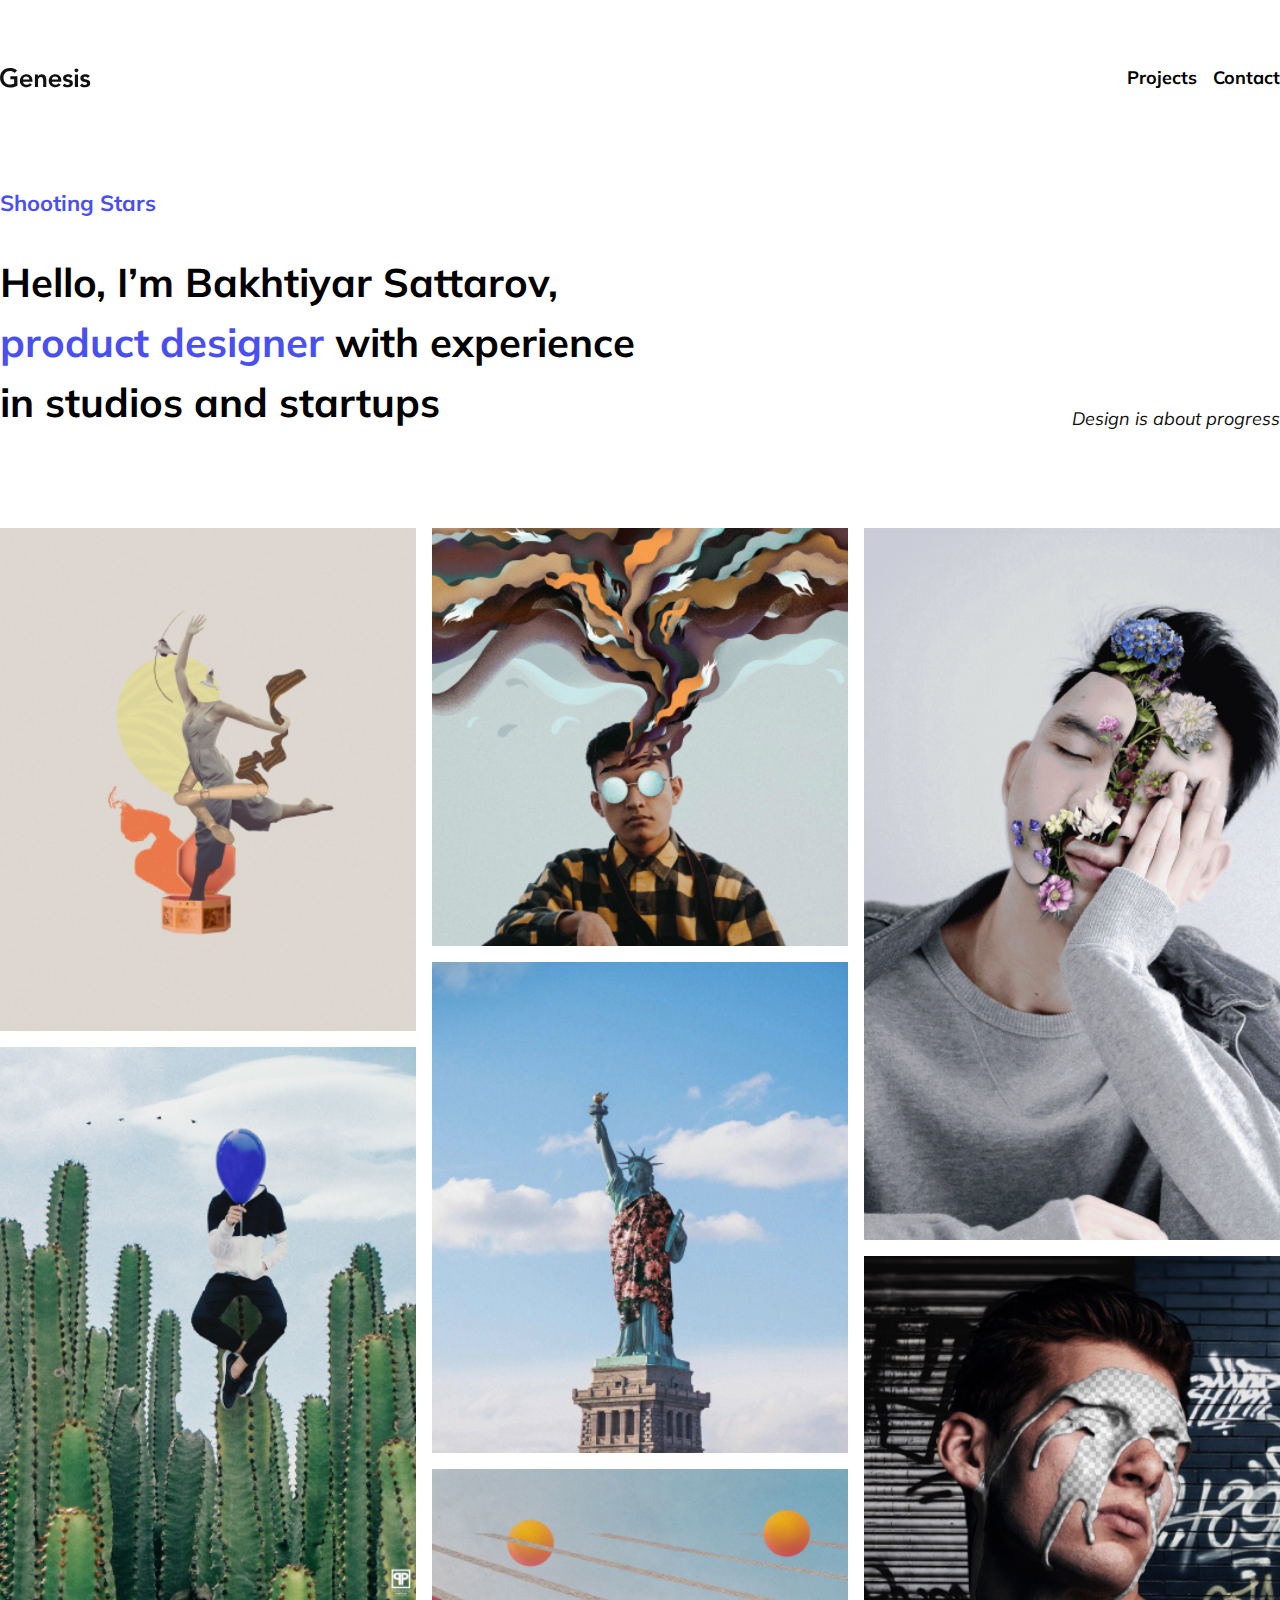
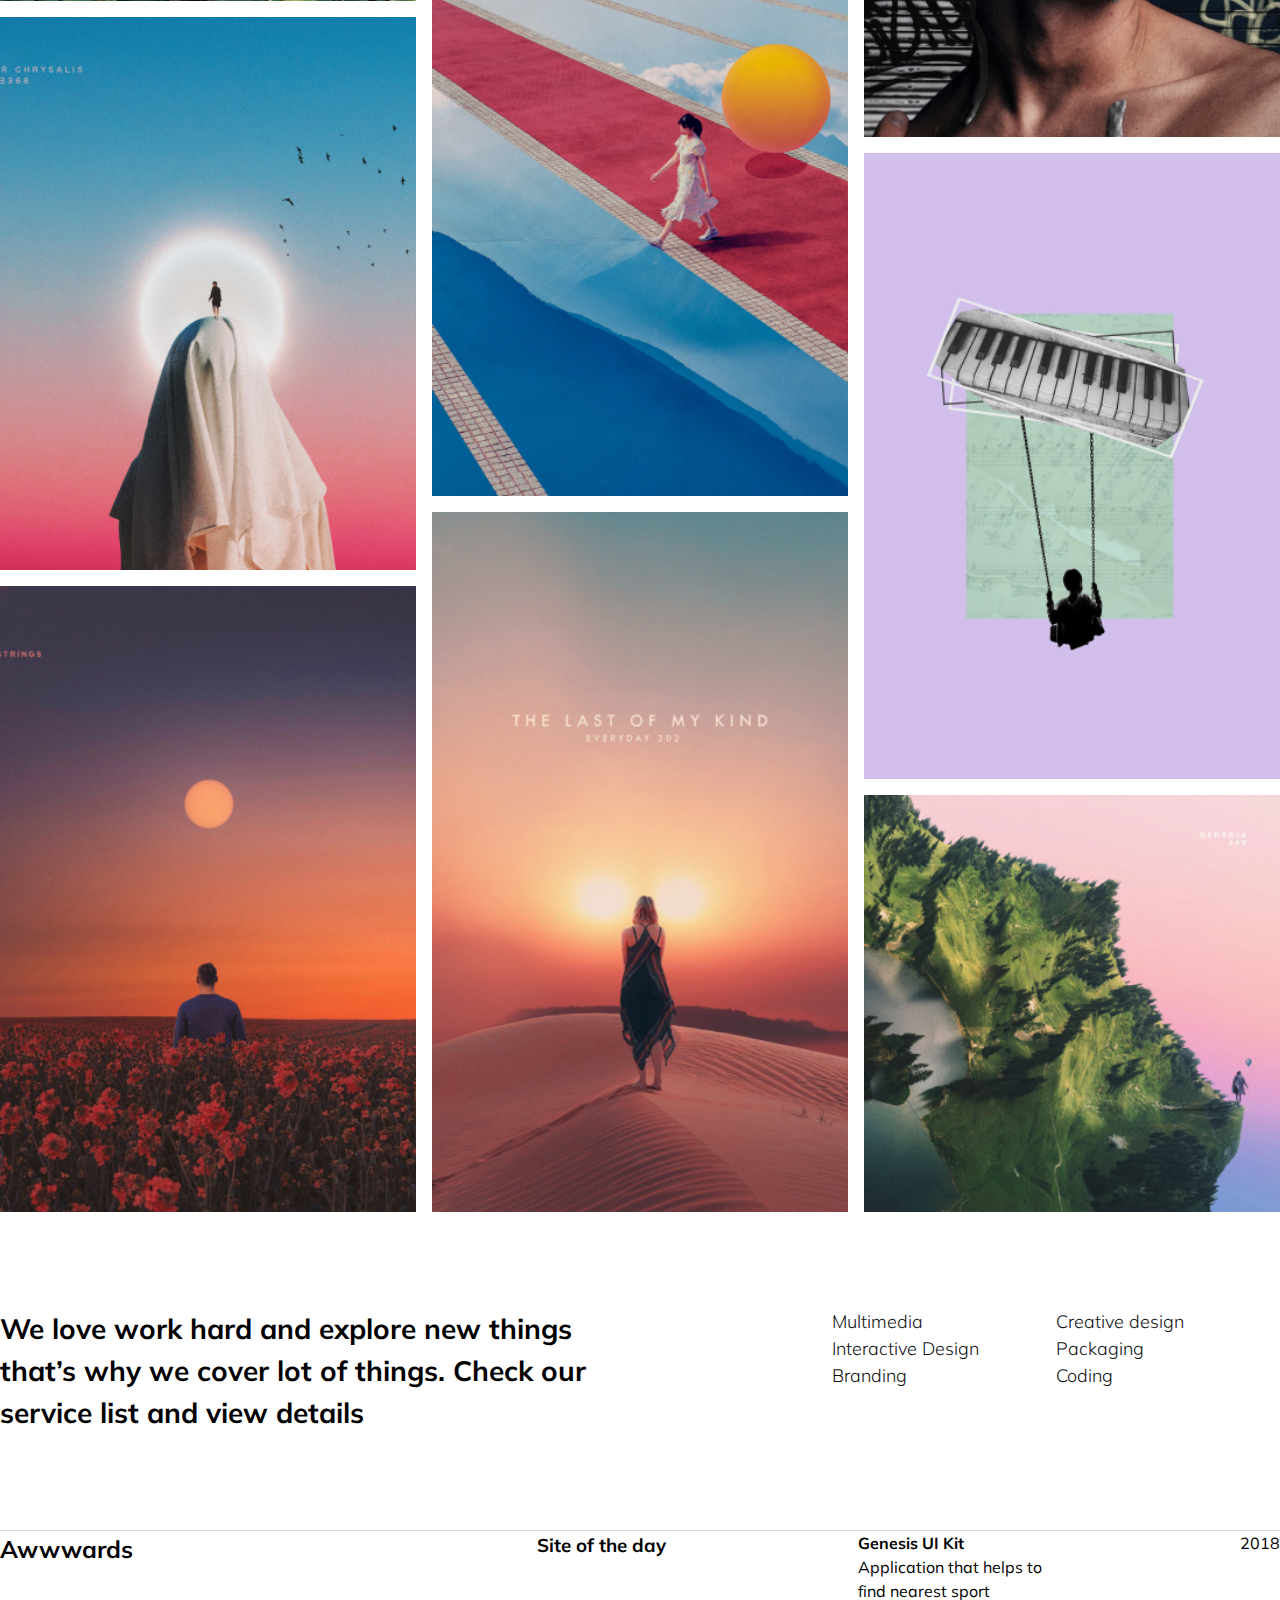
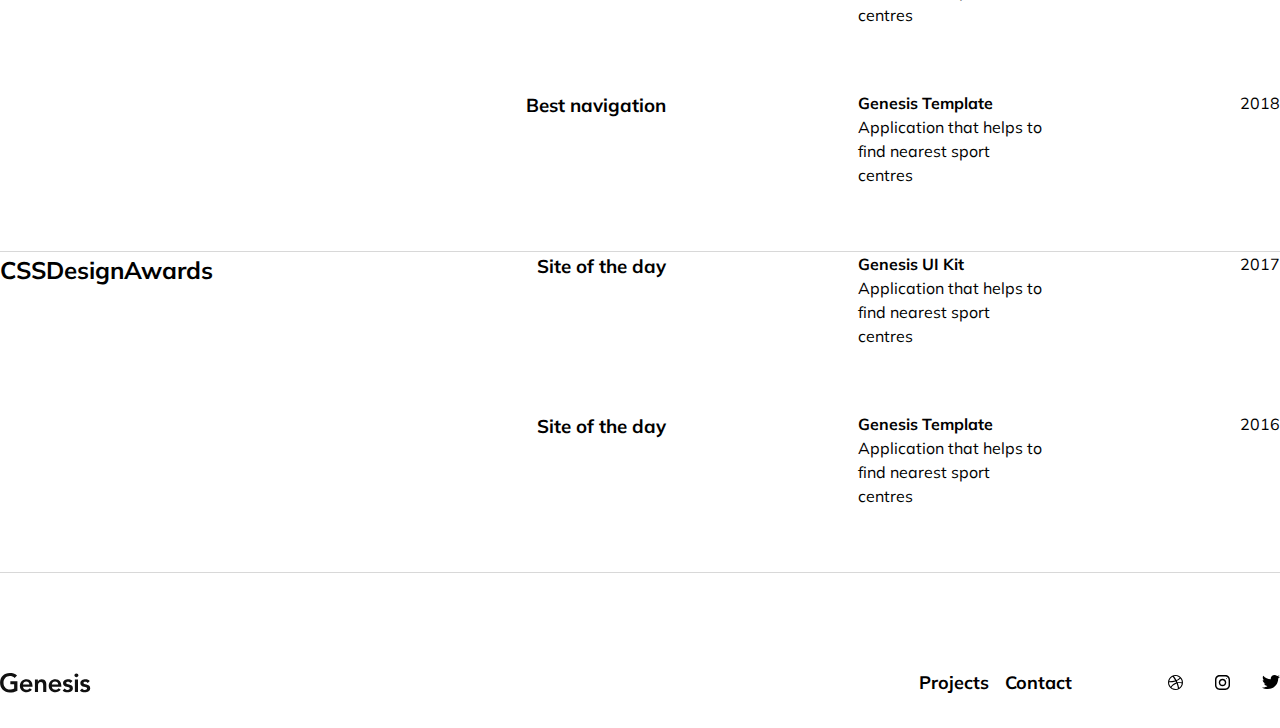
==== commit 4fcaa318: "story section + cards section complete" ====
--- a/index.html
+++ b/index.html
@@ -27,10 +27,10 @@
       <nav>
         <ul role="list">
           <li>
-            <a href="/">Projects</a>
-          </li>
-          <li>
-            <a href="/">Contact</a>
+            <a href="/pages/Projects.html">Projects</a>
+          </li>
+          <li>
+            <a href="/pages/Contact.html">Contact</a>
           </li>
         </ul>
       </nav>
@@ -73,8 +73,9 @@
       <section class="section-social">
         <div class="section-social__textbox">
           <h2>
-            We love work hard and explore new things that’s why we cover lot of
-            things. Check our service list and view details
+            We love work hard and explore new things <br />
+            that’s why we cover lot of things. Check our <br />
+            service list and view details
           </h2>
           <ul role="list">
             <li>Multimedia</li>
@@ -89,8 +90,7 @@
         </div>
       </section>
       <section class="section-previous">
-        <!-- TODO: Add a line -->
-        <div class="section-previous__line"></div>
+        <div class="line"></div>
         <div class="section-previous__textbox">
           <h2>Awwwards</h2>
           <h3>Site of the day</h3>
@@ -109,8 +109,7 @@
           </div>
           <p>2018</p>
         </div>
-        <!-- TODO: Add a line -->
-        <div class="section-previous__line"></div>
+        <div class="line"></div>
         <div class="section-previous__textbox">
           <h2>CSSDesignAwards</h2>
           <h3>Site of the day</h3>
@@ -129,8 +128,7 @@
           </div>
           <p>2016</p>
         </div>
-        <!-- TODO: Add a line -->
-        <div class="section-previous__line"></div>
+        <div class="line"></div>
       </section>
     </main>
     <footer>
@@ -154,10 +152,10 @@
         <nav>
           <ul role="list">
             <li>
-              <a href="/">Projects</a>
+              <a href="/pages/Projects.html">Projects</a>
             </li>
             <li>
-              <a href="/">Contact</a>
+              <a href="/pages/Contact.html">Contact</a>
             </li>
           </ul>
         </nav>
--- a/style/style.css
+++ b/style/style.css
@@ -117,6 +117,10 @@
   gap: 2rem;
 }
 
+.line {
+  border-top: 1px solid #D8D8D8;
+}
+
 .section-hero {
   display: flex;
   flex-direction: column;
@@ -171,6 +175,10 @@
   gap: 1rem;
 }
 
+.grid-center {
+  place-items: center;
+}
+
 .grid-cols {
   grid-template-columns: repeat(3, 1fr);
 }
@@ -185,16 +193,17 @@
   grid-template-columns: 65% 1fr 1fr;
 }
 .section-social__textbox h2 {
-  font-size: 38px;
+  font-size: 28px;
   font-weight: 700;
   margin-right: 60px;
 }
 .section-social__textbox ul {
   color: #111;
-  font-size: 24px;
+  font-size: 18px;
   font-weight: 300;
 }
 
+/* Section previous work */
 .section-previous {
   margin: 6rem 0;
 }
@@ -216,13 +225,89 @@
   width: 190px;
 }
 
-.section-previous__line {
-  border-top: 1px solid #D8D8D8;
-  margin-bottom: 3rem;
-}
-
+/* Footer */
 .footer-links {
   display: flex;
   align-items: center;
   gap: 6rem;
+}
+
+/* sub-hero section */
+.section-subhero {
+  display: flex;
+  gap: 2rem;
+  margin: 8rem 0 2rem 0;
+}
+.section-subhero__textbox {
+  display: flex;
+  flex-direction: column;
+  width: 100%;
+}
+.section-subhero__textbox h1 {
+  font-size: 40px;
+  margin-bottom: 2rem;
+}
+.section-subhero__textbox p {
+  font-size: 16px;
+  font-weight: 300;
+  margin-bottom: 2rem;
+}
+.section-subhero__projects {
+  display: flex;
+  justify-content: flex-end;
+  width: 100%;
+}
+
+.section-subhero__project {
+  display: flex;
+  font-size: 18px;
+  padding: 1rem 0;
+}
+
+.info-table {
+  width: 55%;
+  border-collapse: collapse;
+  margin-right: 2rem;
+}
+.info-table th, .info-table td {
+  text-align: left;
+  padding: 0.5rem;
+  font-size: 16px;
+  font-weight: 700;
+}
+.info-table th:first-child, .info-table td:first-child {
+  font-weight: normal;
+}
+.info-table th:last-child, .info-table td:last-child {
+  font-weight: bold;
+}
+.info-table th {
+  color: #888;
+}
+.info-table tr:not(:last-child) th, .info-table tr:not(:last-child) td {
+  border-bottom: 1px solid #ddd;
+}
+
+.section-story img {
+  width: 100%;
+  height: 100%;
+  -o-object-fit: cover;
+     object-fit: cover;
+  margin-bottom: 2rem;
+}
+.section-story p {
+  font-size: 16px;
+  font-weight: 400;
+  line-height: 1.6;
+  margin-bottom: 2rem;
+}
+
+.section-cards {
+  width: 100%;
+}
+.section-cards img {
+  width: 100%;
+  height: 100%;
+  -o-object-fit: cover;
+     object-fit: cover;
 }/*# sourceMappingURL=style.css.map */